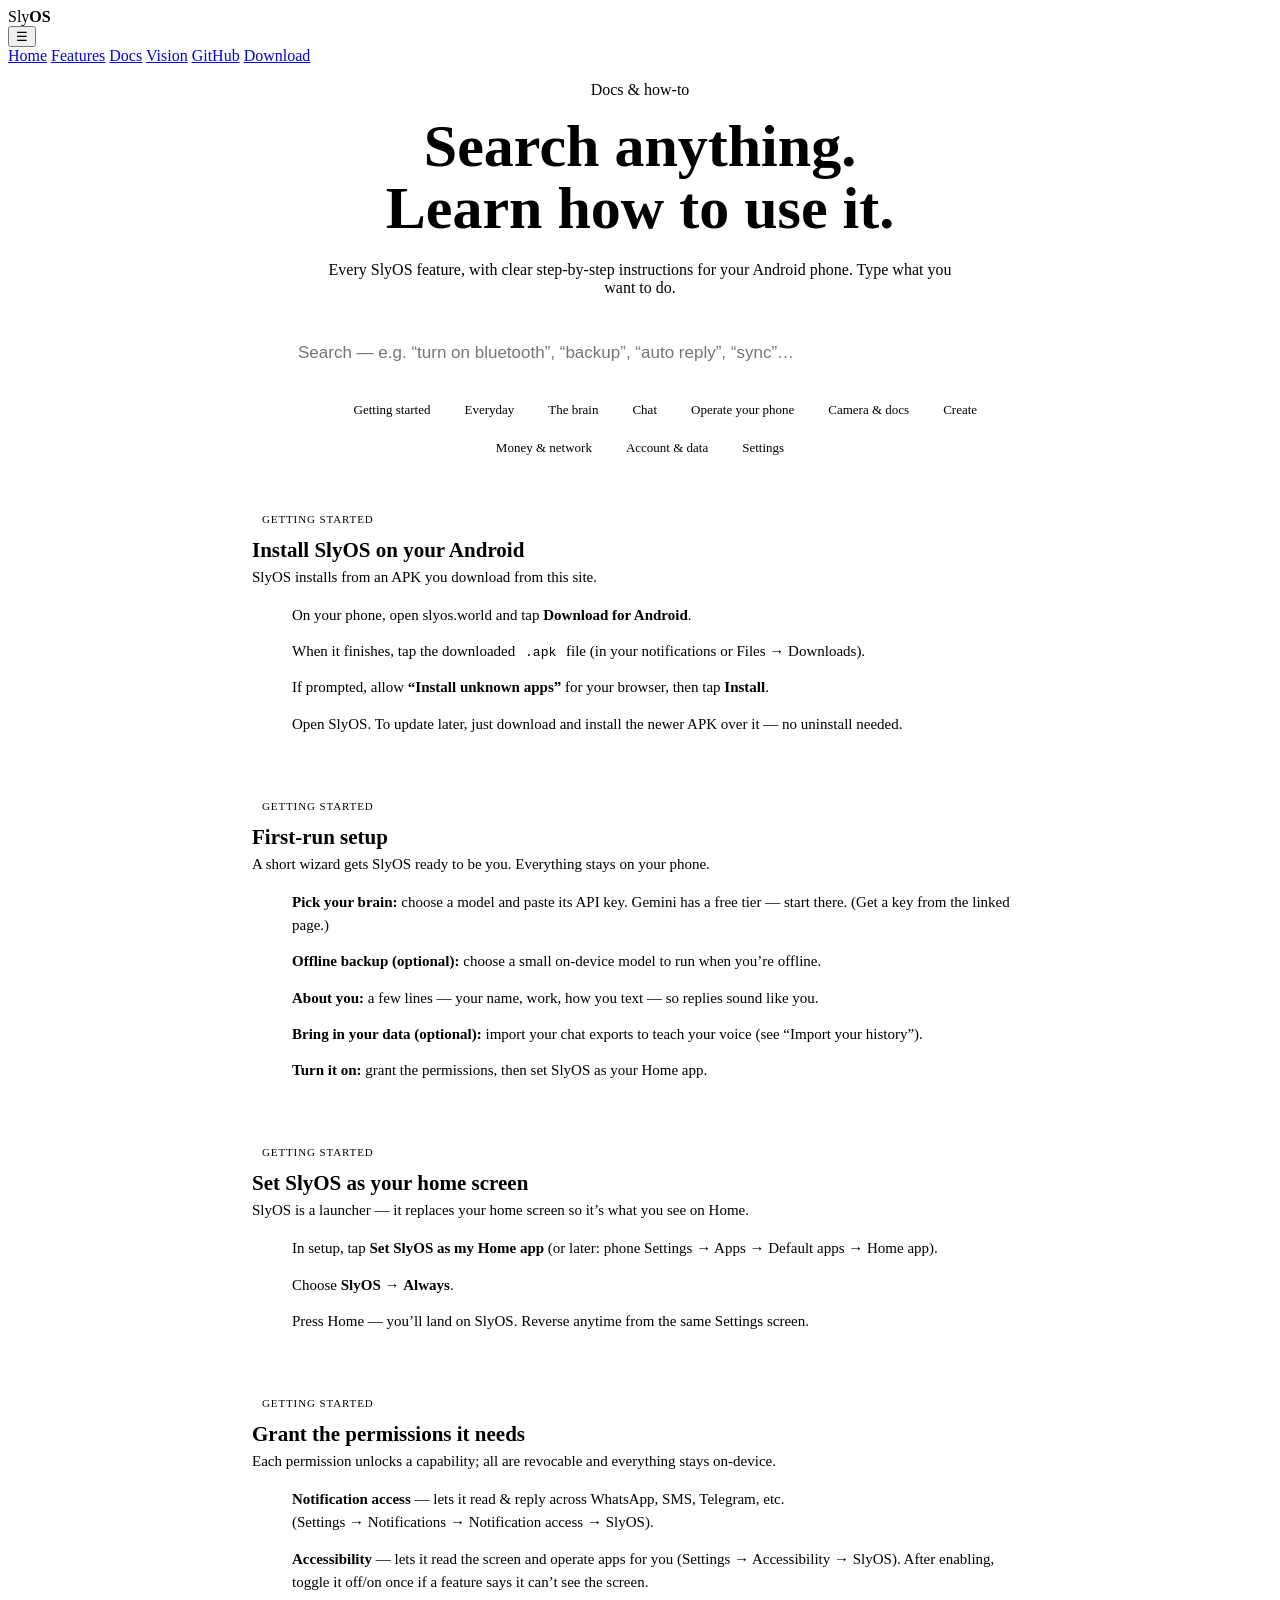
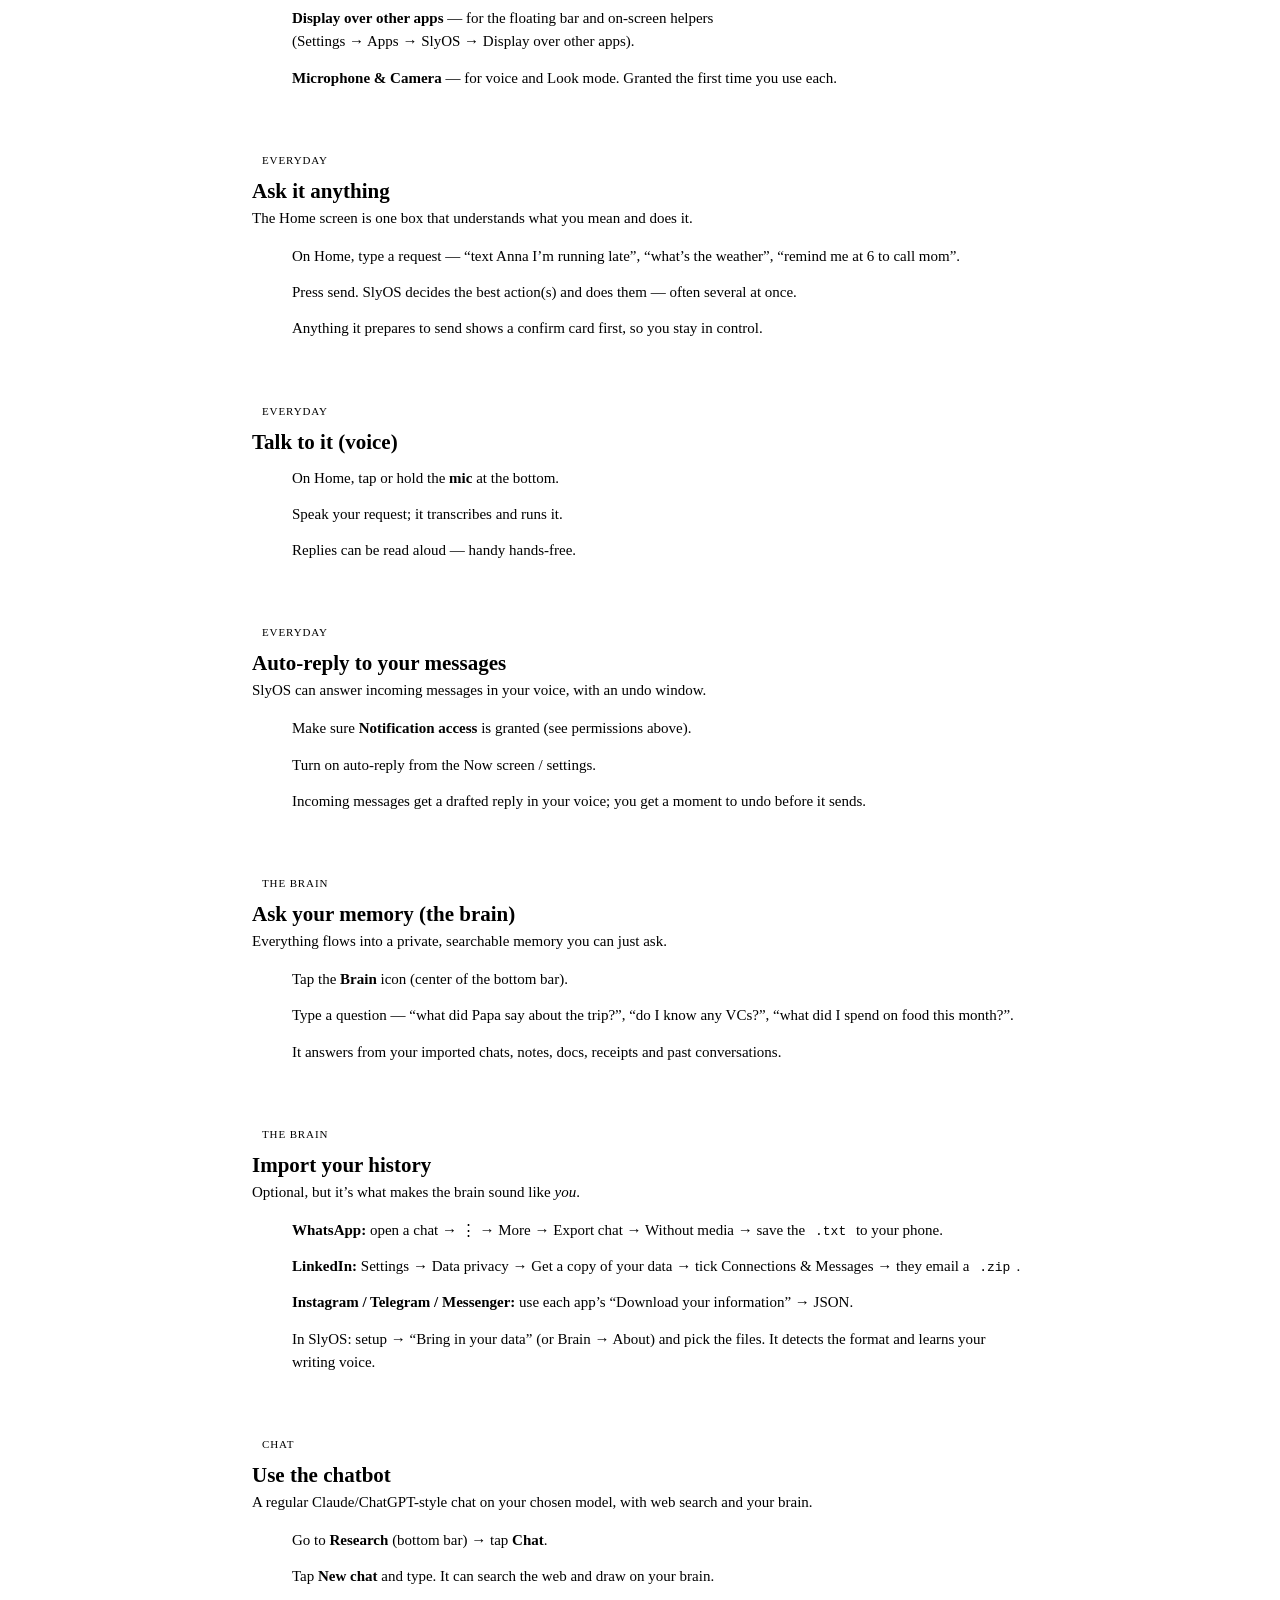
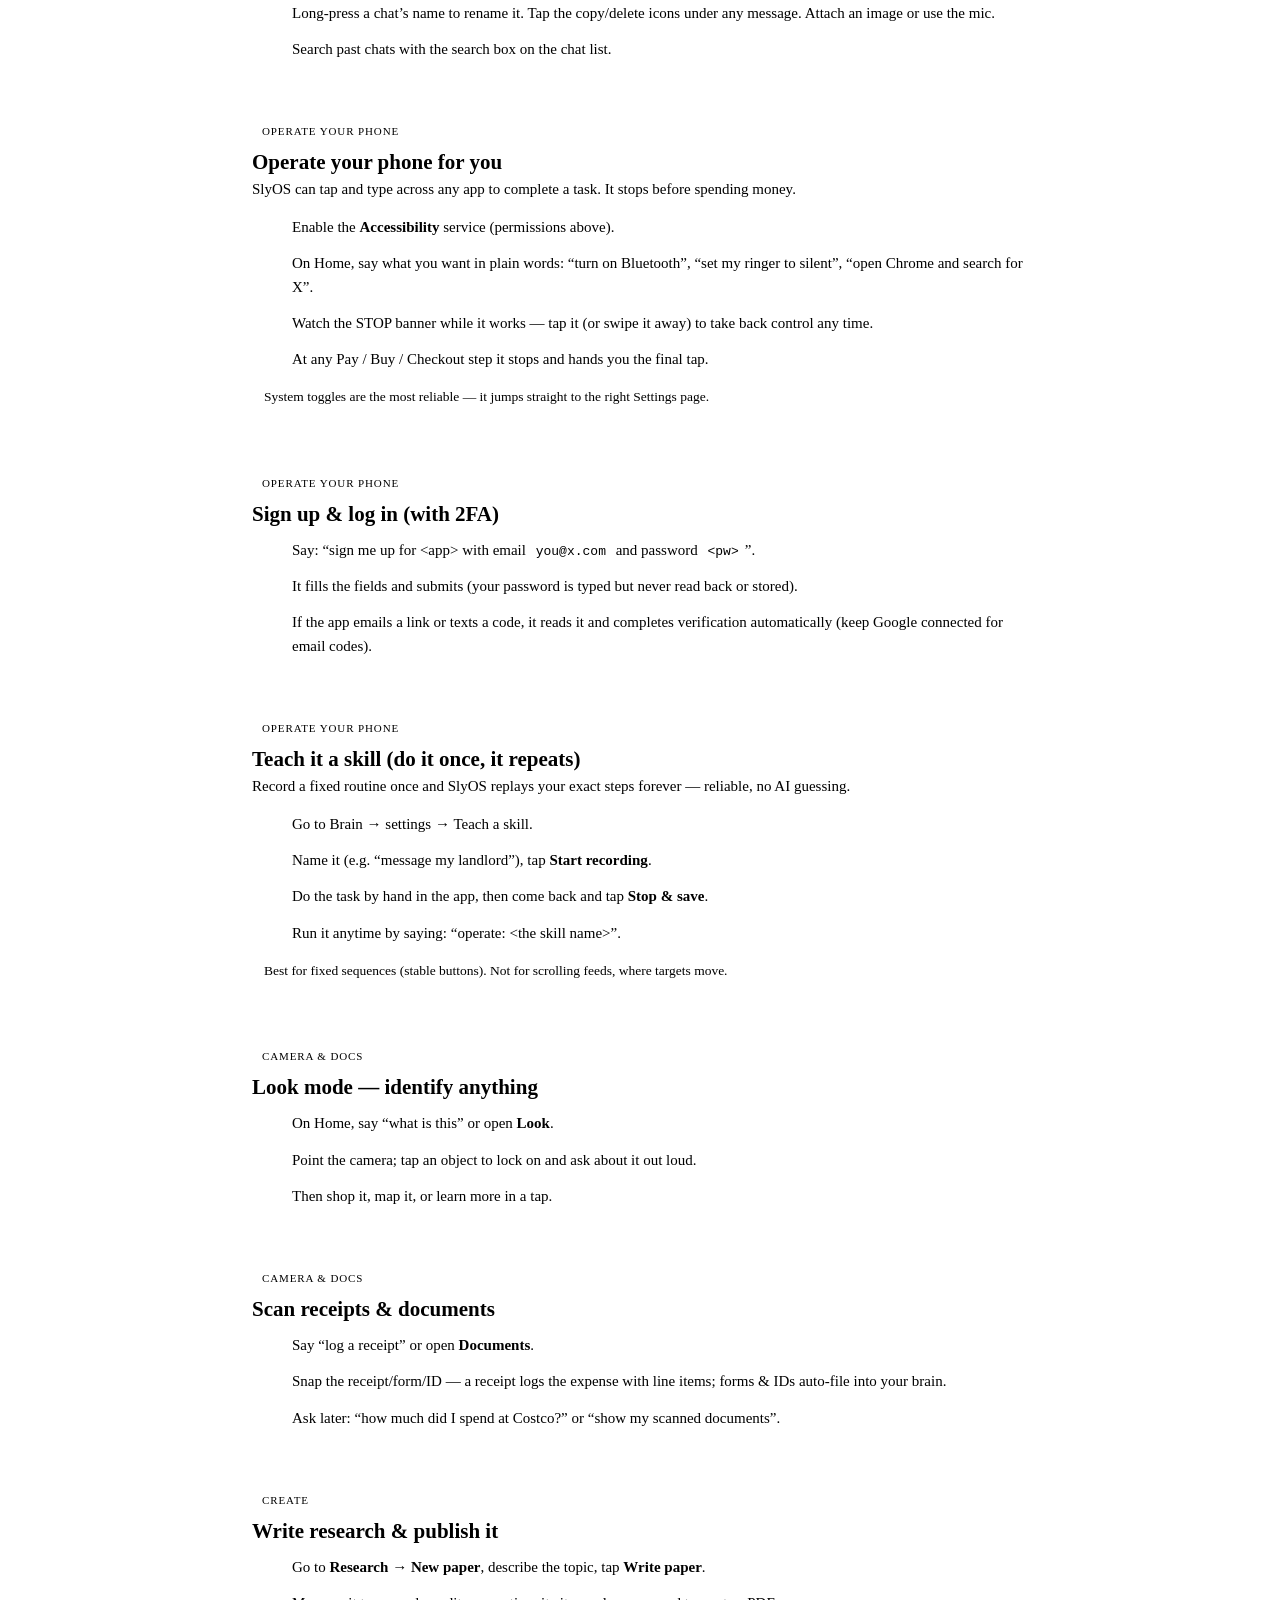
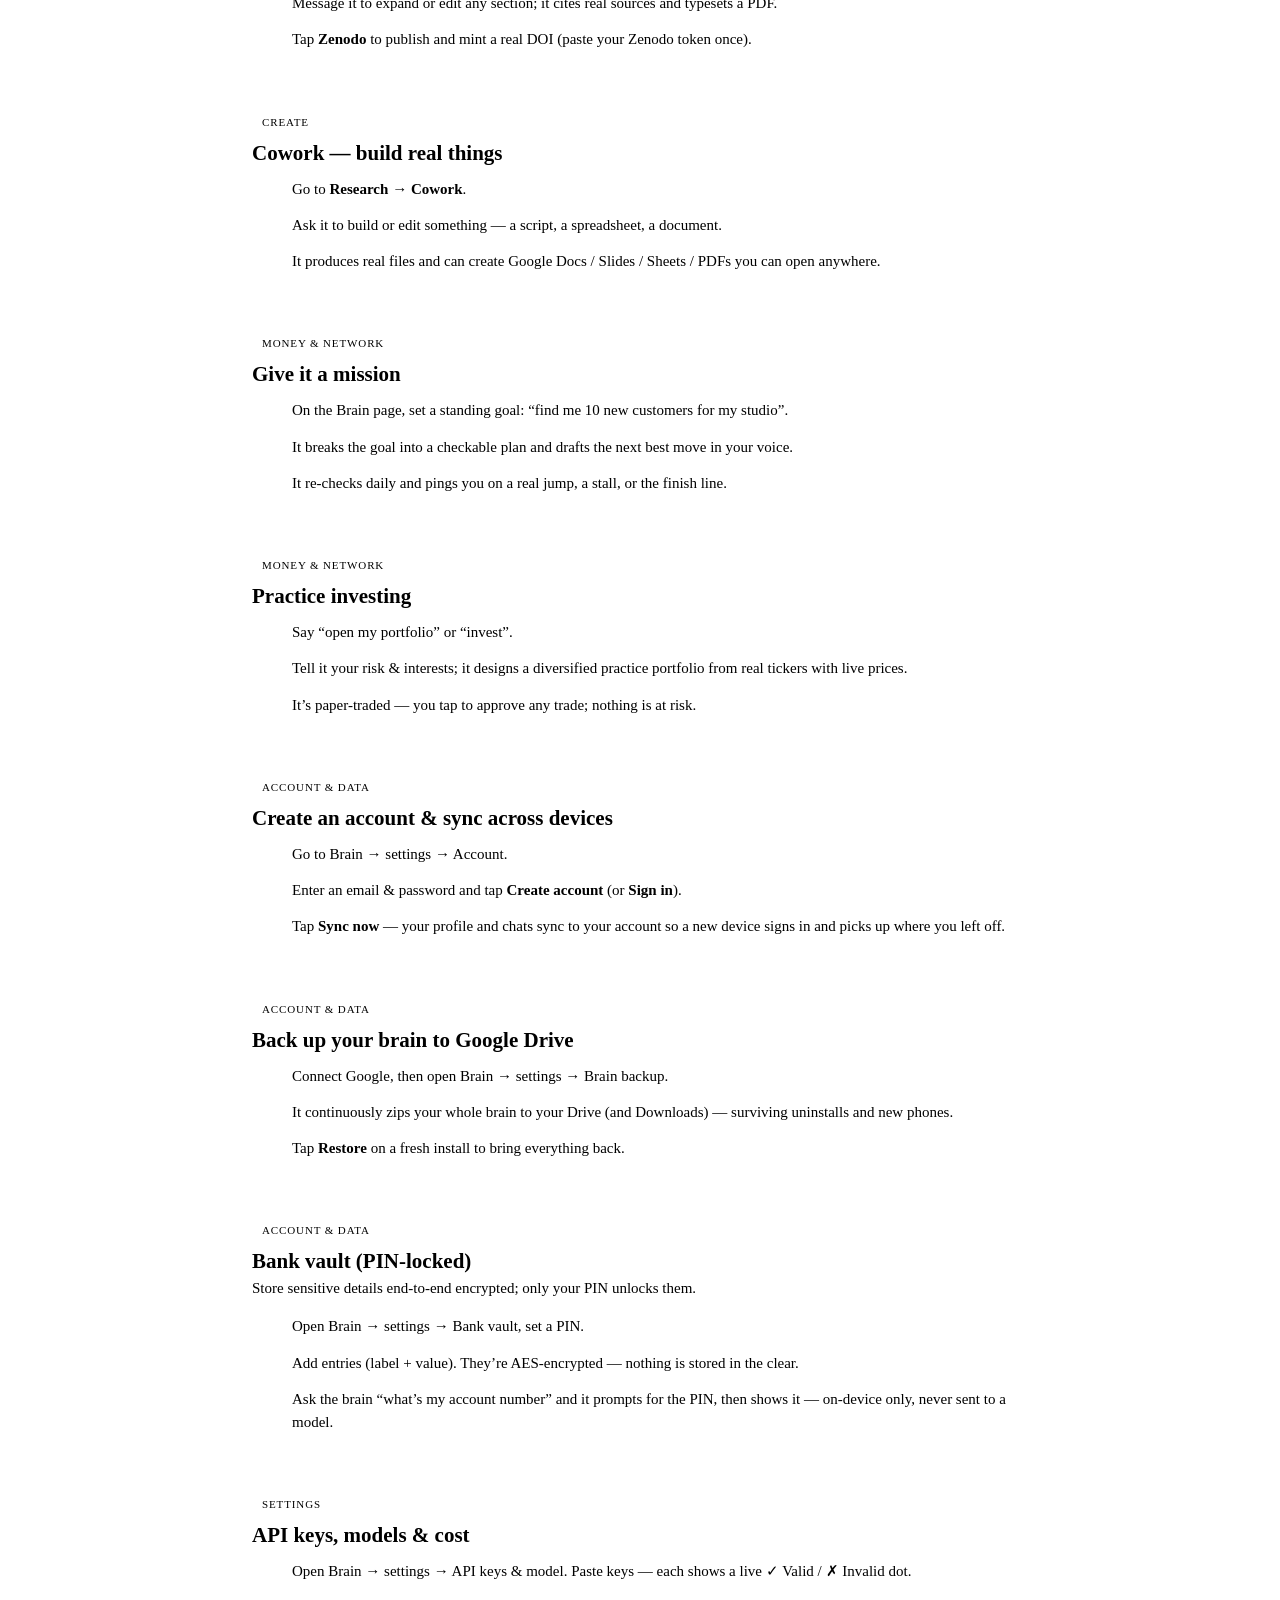
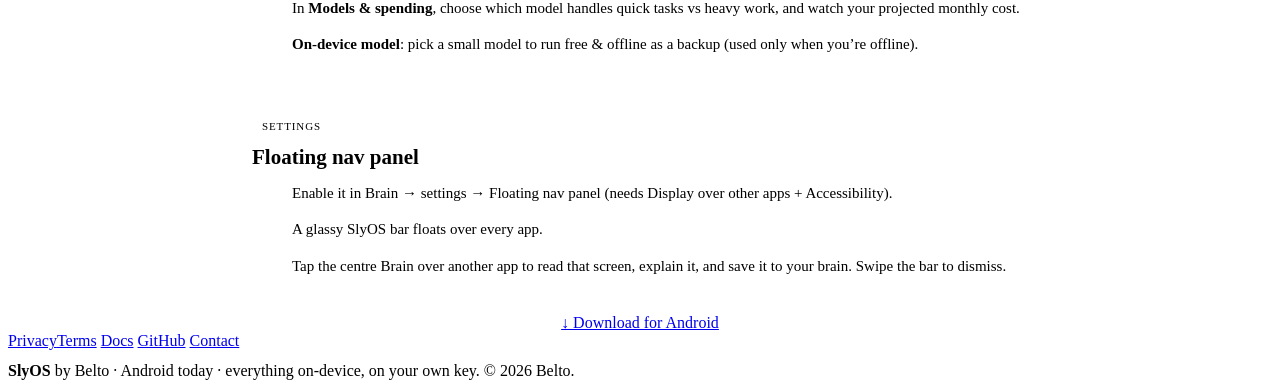
==== docs/docs.html @ 4555c108 "feat: gate Chess Coach behind local ENABLE_CHESS flag (never in public builds); add searchable docs " ====
<!DOCTYPE html>
<html lang="en">
<head>
<meta charset="UTF-8">
<meta name="viewport" content="width=device-width, initial-scale=1">
<title>SlyOS — Docs &amp; How-to</title>
<meta name="description" content="Searchable SlyOS documentation: step-by-step guides for every feature on your Android phone — setup, messaging, the brain, operating your phone, research, Cowork, account sync and more.">
<meta property="og:type" content="website">
<meta property="og:title" content="SlyOS — Docs">
<meta property="og:description" content="Search any feature and learn exactly how to use it, step by step, on your Android.">
<meta property="og:url" content="https://slyos.world/docs.html">
<meta property="og:image" content="https://slyos.world/og.png">
<meta name="theme-color" content="#15120E">
<script>if (matchMedia('(prefers-reduced-motion: no-preference)').matches) document.documentElement.classList.add('anim');</script>
<link rel="icon" type="image/svg+xml" href="/favicon.svg">
<link rel="icon" type="image/png" sizes="32x32" href="/favicon-32.png">
<link rel="apple-touch-icon" href="/apple-touch-icon.png">
<link rel="preconnect" href="https://fonts.googleapis.com">
<link rel="preconnect" href="https://fonts.gstatic.com" crossorigin>
<link href="https://fonts.googleapis.com/css2?family=Cormorant:ital,wght@0,400;1,300;1,400;1,500&display=swap" rel="stylesheet">
<link rel="stylesheet" href="/style.css">
<style>
  .docsearch{position:sticky;top:12px;z-index:20;max-width:720px;margin:0 auto}
  .docsearch input{width:100%;box-sizing:border-box;background:var(--card);border:1px solid var(--line);color:var(--ink);
    font-size:17px;padding:16px 18px;border-radius:16px;outline:none}
  .docsearch input:focus{border-color:var(--accent)}
  .chips{display:flex;flex-wrap:wrap;gap:8px;justify-content:center;max-width:820px;margin:16px auto 0}
  .chip{font-size:13px;color:var(--soft);border:1px solid var(--line);border-radius:999px;padding:7px 13px;cursor:pointer;user-select:none}
  .chip.active{background:var(--accent);color:#fff;border-color:var(--accent)}
  .doclist{max-width:820px;margin:26px auto 0;display:flex;flex-direction:column;gap:14px}
  .doc{background:var(--card);border:1px solid var(--line);border-radius:18px;padding:20px 22px}
  .doc .doctag{display:inline-block;font-size:11px;letter-spacing:.08em;text-transform:uppercase;color:var(--accent);
    border:1px solid var(--line);border-radius:999px;padding:3px 10px;margin-bottom:10px}
  .doc h3{margin:0 0 6px;font-size:21px}
  .doc p.d{color:var(--soft);margin:0 0 12px;font-size:15px}
  .steps{margin:0;padding:0;list-style:none;counter-reset:s}
  .steps li{counter-increment:s;position:relative;padding:6px 0 6px 40px;color:var(--ink);font-size:15px;line-height:1.55}
  .steps li::before{content:counter(s);position:absolute;left:0;top:5px;width:26px;height:26px;border-radius:50%;
    background:var(--accent);color:#fff;font-size:13px;font-weight:700;display:flex;align-items:center;justify-content:center}
  .steps li + li{border-top:1px solid rgba(255,255,255,.05)}
  .doc code{background:rgba(255,255,255,.06);border-radius:6px;padding:1px 6px;font-size:13px}
  .doc .tip{margin-top:12px;font-size:13.5px;color:var(--faint);border-left:2px solid var(--accent);padding-left:12px}
  .noresult{text-align:center;color:var(--faint);margin:30px auto}
  .path{color:var(--accent);white-space:nowrap}
</style>
</head>
<body>
<div class="wrap">

  <nav>
    <div class="logo"><a href="/" style="color:inherit;text-decoration:none">Sly<b>OS</b></a></div>
    <button class="navtoggle" aria-label="Menu" onclick="this.parentNode.querySelector('.navlinks').classList.toggle('open')">☰</button>
    <div class="navlinks" onclick="this.classList.remove('open')">
      <a href="/">Home</a>
      <a href="/features.html">Features</a>
      <a href="/docs.html">Docs</a>
      <a href="/vision.html">Vision</a>
      <a href="https://github.com/BeltoAI/Ai_Operating_System">GitHub</a>
      <a href="/#get" class="navdl">Download</a>
    </div>
  </nav>

  <section style="padding-bottom:8px;text-align:center">
    <p class="eyebrow">Docs &amp; how-to</p>
    <h1 style="font-size:clamp(34px,6vw,60px);line-height:1.04;margin:.1em 0 .35em">Search anything.<br>Learn how to use it.</h1>
    <p class="muted" style="max-width:640px;margin:0 auto 22px">Every SlyOS feature, with clear step-by-step instructions for your Android phone. Type what you want to do.</p>
  </section>

  <div class="docsearch"><input id="q" type="search" placeholder="Search — e.g. “turn on bluetooth”, “backup”, “auto reply”, “sync”…" autocomplete="off"></div>
  <div class="chips" id="chips"></div>
  <div class="noresult" id="noresult" hidden>No matches. Try another word, or <a href="mailto:support@belto.world">ask support</a>.</div>

  <div class="doclist" id="list">

    <!-- GETTING STARTED -->
    <article class="doc" data-cat="Getting started" data-keys="install download apk unknown sources sideload update">
      <div class="doctag">Getting started</div>
      <h3>Install SlyOS on your Android</h3>
      <p class="d">SlyOS installs from an APK you download from this site.</p>
      <ol class="steps">
        <li>On your phone, open <span class="path">slyos.world</span> and tap <b>Download for Android</b>.</li>
        <li>When it finishes, tap the downloaded <code>.apk</code> file (in your notifications or Files → Downloads).</li>
        <li>If prompted, allow <b>“Install unknown apps”</b> for your browser, then tap <b>Install</b>.</li>
        <li>Open SlyOS. To update later, just download and install the newer APK over it — no uninstall needed.</li>
      </ol>
    </article>

    <article class="doc" data-cat="Getting started" data-keys="setup wizard first run onboarding key model gemini claude openai about permissions">
      <div class="doctag">Getting started</div>
      <h3>First-run setup</h3>
      <p class="d">A short wizard gets SlyOS ready to be you. Everything stays on your phone.</p>
      <ol class="steps">
        <li><b>Pick your brain:</b> choose a model and paste its API key. Gemini has a free tier — start there. (Get a key from the linked page.)</li>
        <li><b>Offline backup (optional):</b> choose a small on-device model to run when you’re offline.</li>
        <li><b>About you:</b> a few lines — your name, work, how you text — so replies sound like you.</li>
        <li><b>Bring in your data (optional):</b> import your chat exports to teach your voice (see “Import your history”).</li>
        <li><b>Turn it on:</b> grant the permissions, then set SlyOS as your Home app.</li>
      </ol>
    </article>

    <article class="doc" data-cat="Getting started" data-keys="home launcher default app replace home screen">
      <div class="doctag">Getting started</div>
      <h3>Set SlyOS as your home screen</h3>
      <p class="d">SlyOS is a launcher — it replaces your home screen so it’s what you see on Home.</p>
      <ol class="steps">
        <li>In setup, tap <b>Set SlyOS as my Home app</b> (or later: phone <span class="path">Settings → Apps → Default apps → Home app</span>).</li>
        <li>Choose <b>SlyOS</b> → <b>Always</b>.</li>
        <li>Press Home — you’ll land on SlyOS. Reverse anytime from the same Settings screen.</li>
      </ol>
    </article>

    <article class="doc" data-cat="Getting started" data-keys="permissions accessibility notifications overlay display over other apps microphone camera">
      <div class="doctag">Getting started</div>
      <h3>Grant the permissions it needs</h3>
      <p class="d">Each permission unlocks a capability; all are revocable and everything stays on-device.</p>
      <ol class="steps">
        <li><b>Notification access</b> — lets it read &amp; reply across WhatsApp, SMS, Telegram, etc. (<span class="path">Settings → Notifications → Notification access → SlyOS</span>).</li>
        <li><b>Accessibility</b> — lets it read the screen and operate apps for you (<span class="path">Settings → Accessibility → SlyOS</span>). After enabling, toggle it off/on once if a feature says it can’t see the screen.</li>
        <li><b>Display over other apps</b> — for the floating bar and on-screen helpers (<span class="path">Settings → Apps → SlyOS → Display over other apps</span>).</li>
        <li><b>Microphone &amp; Camera</b> — for voice and Look mode. Granted the first time you use each.</li>
      </ol>
    </article>

    <!-- EVERYDAY -->
    <article class="doc" data-cat="Everyday" data-keys="ask prompt home type talk command do anything">
      <div class="doctag">Everyday</div>
      <h3>Ask it anything</h3>
      <p class="d">The Home screen is one box that understands what you mean and does it.</p>
      <ol class="steps">
        <li>On Home, type a request — “text Anna I’m running late”, “what’s the weather”, “remind me at 6 to call mom”.</li>
        <li>Press send. SlyOS decides the best action(s) and does them — often several at once.</li>
        <li>Anything it prepares to send shows a confirm card first, so you stay in control.</li>
      </ol>
    </article>

    <article class="doc" data-cat="Everyday" data-keys="voice talk speak microphone hold to speak dictate">
      <div class="doctag">Everyday</div>
      <h3>Talk to it (voice)</h3>
      <ol class="steps">
        <li>On Home, tap or hold the <b>mic</b> at the bottom.</li>
        <li>Speak your request; it transcribes and runs it.</li>
        <li>Replies can be read aloud — handy hands-free.</li>
      </ol>
    </article>

    <article class="doc" data-cat="Everyday" data-keys="auto reply messages whatsapp sms voice inbox answer automatically">
      <div class="doctag">Everyday</div>
      <h3>Auto-reply to your messages</h3>
      <p class="d">SlyOS can answer incoming messages in your voice, with an undo window.</p>
      <ol class="steps">
        <li>Make sure <b>Notification access</b> is granted (see permissions above).</li>
        <li>Turn on auto-reply from the Now screen / settings.</li>
        <li>Incoming messages get a drafted reply in your voice; you get a moment to undo before it sends.</li>
      </ol>
    </article>

    <!-- THE BRAIN -->
    <article class="doc" data-cat="The brain" data-keys="memory brain ask recall remember people what did say search my life">
      <div class="doctag">The brain</div>
      <h3>Ask your memory (the brain)</h3>
      <p class="d">Everything flows into a private, searchable memory you can just ask.</p>
      <ol class="steps">
        <li>Tap the <b>Brain</b> icon (center of the bottom bar).</li>
        <li>Type a question — “what did Papa say about the trip?”, “do I know any VCs?”, “what did I spend on food this month?”.</li>
        <li>It answers from your imported chats, notes, docs, receipts and past conversations.</li>
      </ol>
    </article>

    <article class="doc" data-cat="The brain" data-keys="import chats history whatsapp linkedin instagram telegram export voice learning">
      <div class="doctag">The brain</div>
      <h3>Import your history</h3>
      <p class="d">Optional, but it’s what makes the brain sound like <em>you</em>.</p>
      <ol class="steps">
        <li><b>WhatsApp:</b> open a chat → ⋮ → <span class="path">More → Export chat → Without media</span> → save the <code>.txt</code> to your phone.</li>
        <li><b>LinkedIn:</b> <span class="path">Settings → Data privacy → Get a copy of your data</span> → tick Connections &amp; Messages → they email a <code>.zip</code>.</li>
        <li><b>Instagram / Telegram / Messenger:</b> use each app’s “Download your information” → JSON.</li>
        <li>In SlyOS: <span class="path">setup → “Bring in your data”</span> (or <span class="path">Brain → About</span>) and pick the files. It detects the format and learns your writing voice.</li>
      </ol>
    </article>

    <!-- CHAT -->
    <article class="doc" data-cat="Chat" data-keys="chatbot chat gpt claude conversation research tab classical chat">
      <div class="doctag">Chat</div>
      <h3>Use the chatbot</h3>
      <p class="d">A regular Claude/ChatGPT-style chat on your chosen model, with web search and your brain.</p>
      <ol class="steps">
        <li>Go to <b>Research</b> (bottom bar) → tap <b>Chat</b>.</li>
        <li>Tap <b>New chat</b> and type. It can search the web and draw on your brain.</li>
        <li>Long-press a chat’s name to rename it. Tap the copy/delete icons under any message. Attach an image or use the mic.</li>
        <li>Search past chats with the search box on the chat list.</li>
      </ol>
    </article>

    <!-- OPERATE -->
    <article class="doc" data-cat="Operate your phone" data-keys="operate control phone bluetooth wifi settings toggle do it for me automation accessibility">
      <div class="doctag">Operate your phone</div>
      <h3>Operate your phone for you</h3>
      <p class="d">SlyOS can tap and type across any app to complete a task. It stops before spending money.</p>
      <ol class="steps">
        <li>Enable the <b>Accessibility</b> service (permissions above).</li>
        <li>On Home, say what you want in plain words: “turn on Bluetooth”, “set my ringer to silent”, “open Chrome and search for X”.</li>
        <li>Watch the STOP banner while it works — tap it (or swipe it away) to take back control any time.</li>
        <li>At any Pay / Buy / Checkout step it stops and hands you the final tap.</li>
      </ol>
      <p class="tip">System toggles are the most reliable — it jumps straight to the right Settings page.</p>
    </article>

    <article class="doc" data-cat="Operate your phone" data-keys="sign up register login account 2fa verification code email otp create account app">
      <div class="doctag">Operate your phone</div>
      <h3>Sign up &amp; log in (with 2FA)</h3>
      <ol class="steps">
        <li>Say: “sign me up for &lt;app&gt; with email <code>you@x.com</code> and password <code>&lt;pw&gt;</code>”.</li>
        <li>It fills the fields and submits (your password is typed but never read back or stored).</li>
        <li>If the app emails a link or texts a code, it reads it and completes verification automatically (keep Google connected for email codes).</li>
      </ol>
    </article>

    <article class="doc" data-cat="Operate your phone" data-keys="teach skill reflex record replay repeat routine demonstration macro">
      <div class="doctag">Operate your phone</div>
      <h3>Teach it a skill (do it once, it repeats)</h3>
      <p class="d">Record a fixed routine once and SlyOS replays your exact steps forever — reliable, no AI guessing.</p>
      <ol class="steps">
        <li>Go to <span class="path">Brain → settings → Teach a skill</span>.</li>
        <li>Name it (e.g. “message my landlord”), tap <b>Start recording</b>.</li>
        <li>Do the task by hand in the app, then come back and tap <b>Stop &amp; save</b>.</li>
        <li>Run it anytime by saying: “operate: &lt;the skill name&gt;”.</li>
      </ol>
      <p class="tip">Best for fixed sequences (stable buttons). Not for scrolling feeds, where targets move.</p>
    </article>

    <!-- CAMERA -->
    <article class="doc" data-cat="Camera &amp; docs" data-keys="look camera identify object what is this plant building shoe scan vision">
      <div class="doctag">Camera &amp; docs</div>
      <h3>Look mode — identify anything</h3>
      <ol class="steps">
        <li>On Home, say “what is this” or open <b>Look</b>.</li>
        <li>Point the camera; tap an object to lock on and ask about it out loud.</li>
        <li>Then shop it, map it, or learn more in a tap.</li>
      </ol>
    </article>

    <article class="doc" data-cat="Camera &amp; docs" data-keys="scan receipt document invoice expense ocr file id form">
      <div class="doctag">Camera &amp; docs</div>
      <h3>Scan receipts &amp; documents</h3>
      <ol class="steps">
        <li>Say “log a receipt” or open <b>Documents</b>.</li>
        <li>Snap the receipt/form/ID — a receipt logs the expense with line items; forms &amp; IDs auto-file into your brain.</li>
        <li>Ask later: “how much did I spend at Costco?” or “show my scanned documents”.</li>
      </ol>
    </article>

    <!-- CREATE -->
    <article class="doc" data-cat="Create" data-keys="research paper write publish zenodo doi essay report cited sources pdf">
      <div class="doctag">Create</div>
      <h3>Write research &amp; publish it</h3>
      <ol class="steps">
        <li>Go to <b>Research</b> → <b>New paper</b>, describe the topic, tap <b>Write paper</b>.</li>
        <li>Message it to expand or edit any section; it cites real sources and typesets a PDF.</li>
        <li>Tap <b>Zenodo</b> to publish and mint a real DOI (paste your Zenodo token once).</li>
      </ol>
    </article>

    <article class="doc" data-cat="Create" data-keys="cowork build files apps code docs slides sheets pdf google create">
      <div class="doctag">Create</div>
      <h3>Cowork — build real things</h3>
      <ol class="steps">
        <li>Go to <b>Research</b> → <b>Cowork</b>.</li>
        <li>Ask it to build or edit something — a script, a spreadsheet, a document.</li>
        <li>It produces real files and can create Google Docs / Slides / Sheets / PDFs you can open anywhere.</li>
      </ol>
    </article>

    <!-- MONEY & NETWORK -->
    <article class="doc" data-cat="Money &amp; network" data-keys="mission goal find customers leads grow followers plan autonomous">
      <div class="doctag">Money &amp; network</div>
      <h3>Give it a mission</h3>
      <ol class="steps">
        <li>On the Brain page, set a standing goal: “find me 10 new customers for my studio”.</li>
        <li>It breaks the goal into a checkable plan and drafts the next best move in your voice.</li>
        <li>It re-checks daily and pings you on a real jump, a stall, or the finish line.</li>
      </ol>
    </article>

    <article class="doc" data-cat="Money &amp; network" data-keys="invest portfolio practice stocks paper trading money">
      <div class="doctag">Money &amp; network</div>
      <h3>Practice investing</h3>
      <ol class="steps">
        <li>Say “open my portfolio” or “invest”.</li>
        <li>Tell it your risk &amp; interests; it designs a diversified practice portfolio from real tickers with live prices.</li>
        <li>It’s paper-traded — you tap to approve any trade; nothing is at risk.</li>
      </ol>
    </article>

    <!-- ACCOUNT & DATA -->
    <article class="doc" data-cat="Account &amp; data" data-keys="account sign in sync devices cross device supabase login create account">
      <div class="doctag">Account &amp; data</div>
      <h3>Create an account &amp; sync across devices</h3>
      <ol class="steps">
        <li>Go to <span class="path">Brain → settings → Account</span>.</li>
        <li>Enter an email &amp; password and tap <b>Create account</b> (or <b>Sign in</b>).</li>
        <li>Tap <b>Sync now</b> — your profile and chats sync to your account so a new device signs in and picks up where you left off.</li>
      </ol>
    </article>

    <article class="doc" data-cat="Account &amp; data" data-keys="backup brain google drive restore uninstall wipe new phone">
      <div class="doctag">Account &amp; data</div>
      <h3>Back up your brain to Google Drive</h3>
      <ol class="steps">
        <li>Connect Google, then open <span class="path">Brain → settings → Brain backup</span>.</li>
        <li>It continuously zips your whole brain to your Drive (and Downloads) — surviving uninstalls and new phones.</li>
        <li>Tap <b>Restore</b> on a fresh install to bring everything back.</li>
      </ol>
    </article>

    <article class="doc" data-cat="Account &amp; data" data-keys="bank vault pin encrypted sensitive bank account number password lock">
      <div class="doctag">Account &amp; data</div>
      <h3>Bank vault (PIN-locked)</h3>
      <p class="d">Store sensitive details end-to-end encrypted; only your PIN unlocks them.</p>
      <ol class="steps">
        <li>Open <span class="path">Brain → settings → Bank vault</span>, set a PIN.</li>
        <li>Add entries (label + value). They’re AES-encrypted — nothing is stored in the clear.</li>
        <li>Ask the brain “what’s my account number” and it prompts for the PIN, then shows it — on-device only, never sent to a model.</li>
      </ol>
    </article>

    <!-- SETTINGS -->
    <article class="doc" data-cat="Settings" data-keys="api keys models validate valid invalid gemini claude openai routing cost spending on-device offline model">
      <div class="doctag">Settings</div>
      <h3>API keys, models &amp; cost</h3>
      <ol class="steps">
        <li>Open <span class="path">Brain → settings → API keys &amp; model</span>. Paste keys — each shows a live ✓ Valid / ✗ Invalid dot.</li>
        <li>In <b>Models &amp; spending</b>, choose which model handles quick tasks vs heavy work, and watch your projected monthly cost.</li>
        <li><b>On-device model</b>: pick a small model to run free &amp; offline as a backup (used only when you’re offline).</li>
      </ol>
    </article>

    <article class="doc" data-cat="Settings" data-keys="floating nav panel overlay bar read screen brain over apps">
      <div class="doctag">Settings</div>
      <h3>Floating nav panel</h3>
      <ol class="steps">
        <li>Enable it in <span class="path">Brain → settings → Floating nav panel</span> (needs Display over other apps + Accessibility).</li>
        <li>A glassy SlyOS bar floats over every app.</li>
        <li>Tap the centre Brain over another app to read that screen, explain it, and save it to your brain. Swipe the bar to dismiss.</li>
      </ol>
    </article>

  </div>

  <section style="text-align:center;margin-top:10px"><a class="btn" href="/#get">↓ Download for Android</a></section>

  <footer>
    <div style="margin-bottom:12px">
      <a href="/privacy.html">Privacy</a><a href="/terms.html">Terms</a>
      <a href="/docs.html">Docs</a>
      <a href="https://github.com/BeltoAI/Ai_Operating_System">GitHub</a>
      <a href="mailto:support@belto.world">Contact</a>
    </div>
    <strong>SlyOS</strong> by Belto · Android today · everything on-device, on your own key. © 2026 Belto.
  </footer>

</div>

<script>
(function(){
  var q = document.getElementById('q');
  var docs = Array.prototype.slice.call(document.querySelectorAll('.doc'));
  var noresult = document.getElementById('noresult');
  var chipsWrap = document.getElementById('chips');
  var activeCat = '';

  // Build category chips from the docs.
  var cats = [];
  docs.forEach(function(d){ var c = d.getAttribute('data-cat'); if (cats.indexOf(c) < 0) cats.push(c); });
  var allChip = mkChip('All', ''); allChip.classList.add('active'); chipsWrap.appendChild(allChip);
  cats.forEach(function(c){ chipsWrap.appendChild(mkChip(c, c)); });
  function mkChip(label, cat){
    var el = document.createElement('span'); el.className='chip'; el.innerHTML = label;
    el.onclick = function(){
      activeCat = cat;
      Array.prototype.forEach.call(chipsWrap.children, function(ch){ ch.classList.remove('active'); });
      el.classList.add('active'); apply();
    };
    return el;
  }

  function textOf(d){ return (d.getAttribute('data-cat')+' '+d.getAttribute('data-keys')+' '+d.textContent).toLowerCase(); }

  function apply(){
    var term = (q.value||'').trim().toLowerCase();
    var words = term.split(/\s+/).filter(Boolean);
    var shown = 0;
    docs.forEach(function(d){
      var hay = textOf(d);
      var catOk = !activeCat || d.getAttribute('data-cat') === activeCat;
      var wordOk = words.every(function(w){ return hay.indexOf(w) >= 0; });
      var vis = catOk && wordOk;
      d.style.display = vis ? '' : 'none';
      if (vis) shown++;
    });
    noresult.hidden = shown !== 0;
  }
  q.addEventListener('input', apply);
  // Deep link: docs.html?q=bluetooth
  var pre = new URLSearchParams(location.search).get('q');
  if (pre){ q.value = pre; apply(); }
})();
</script>
</body>
</html>
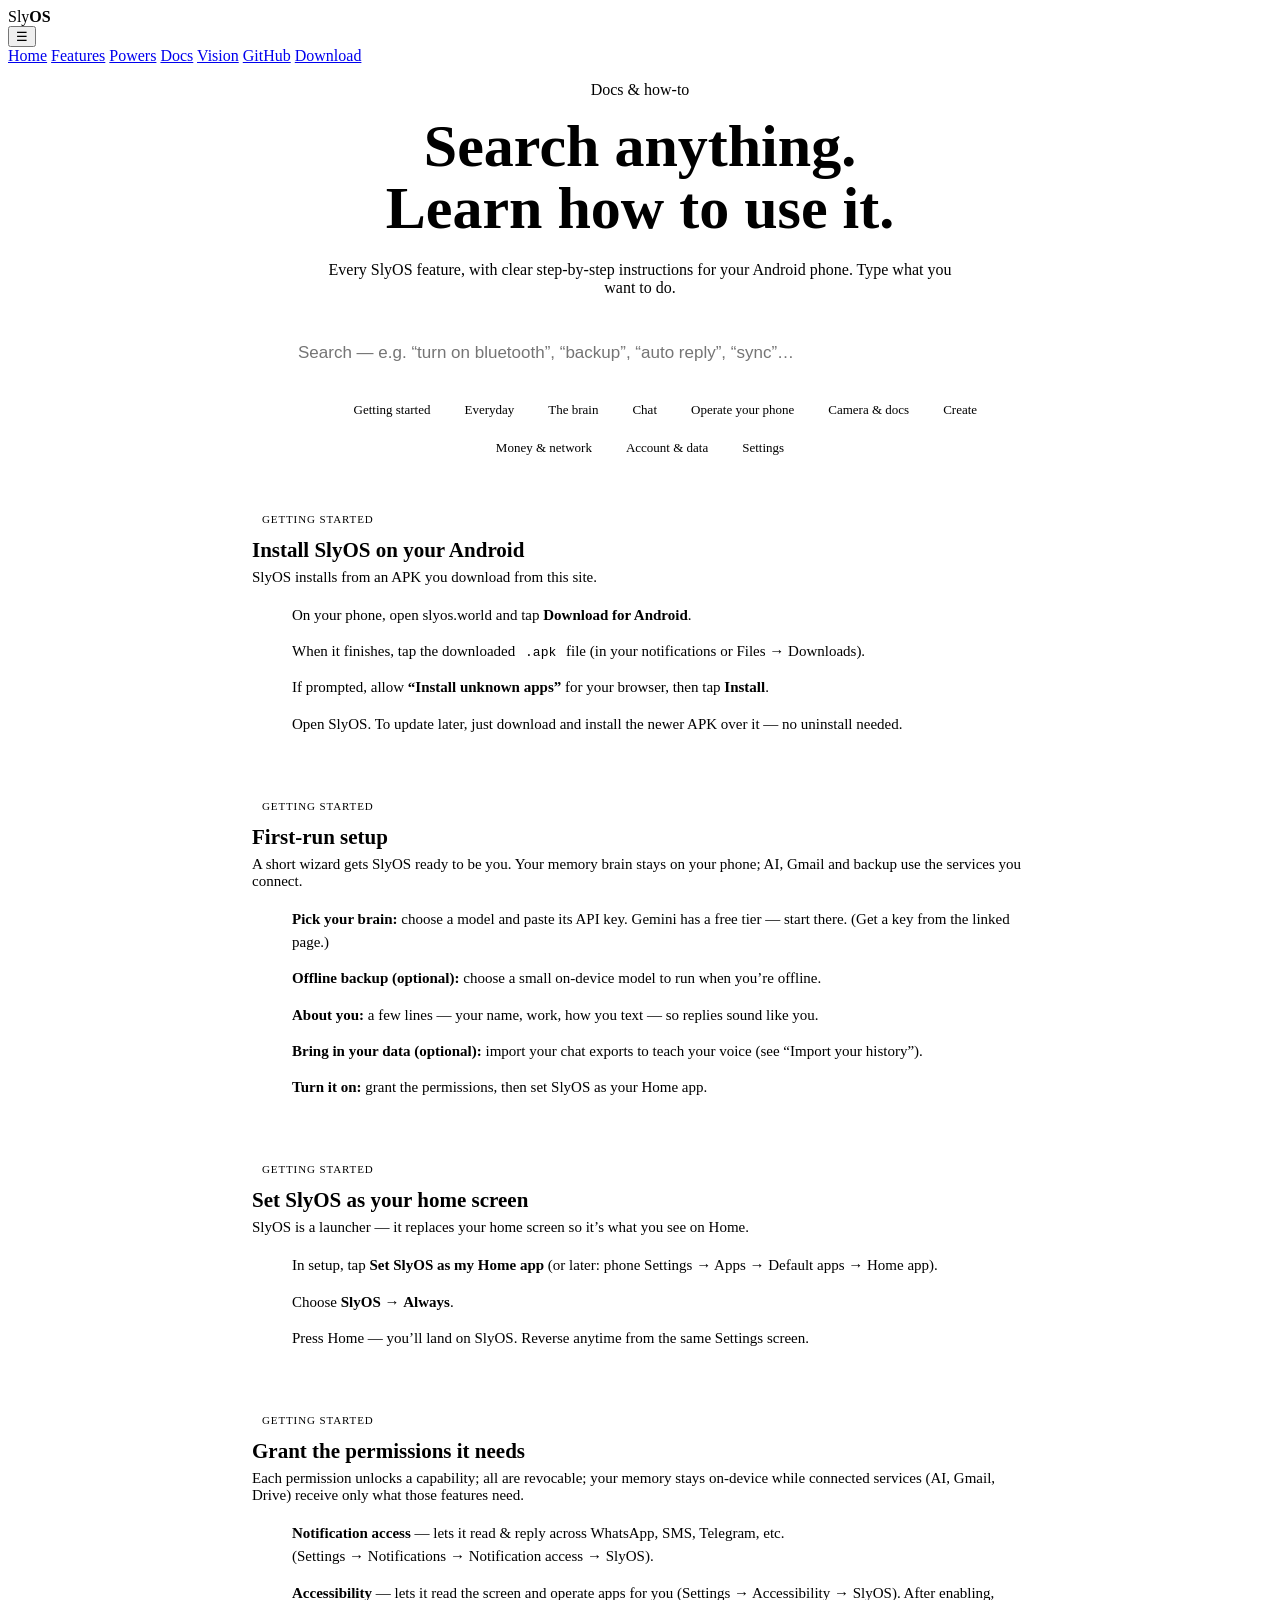
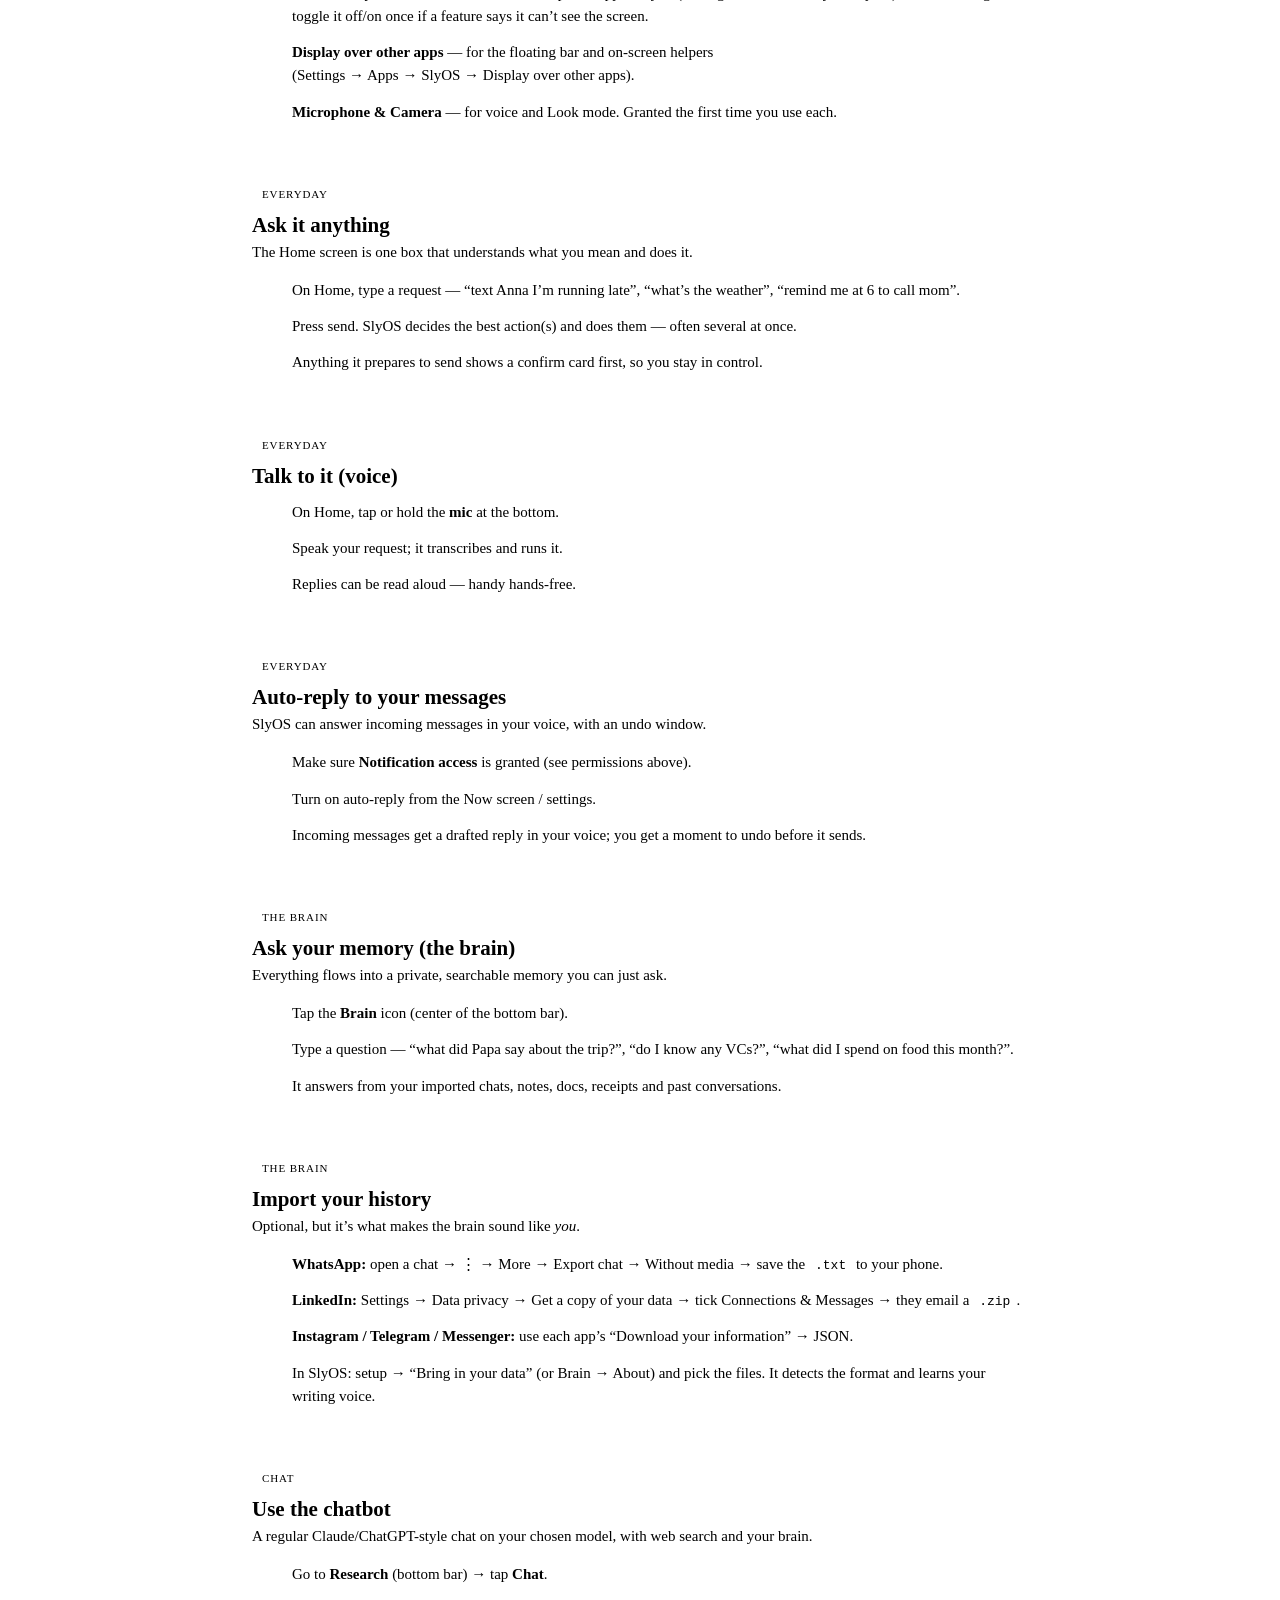
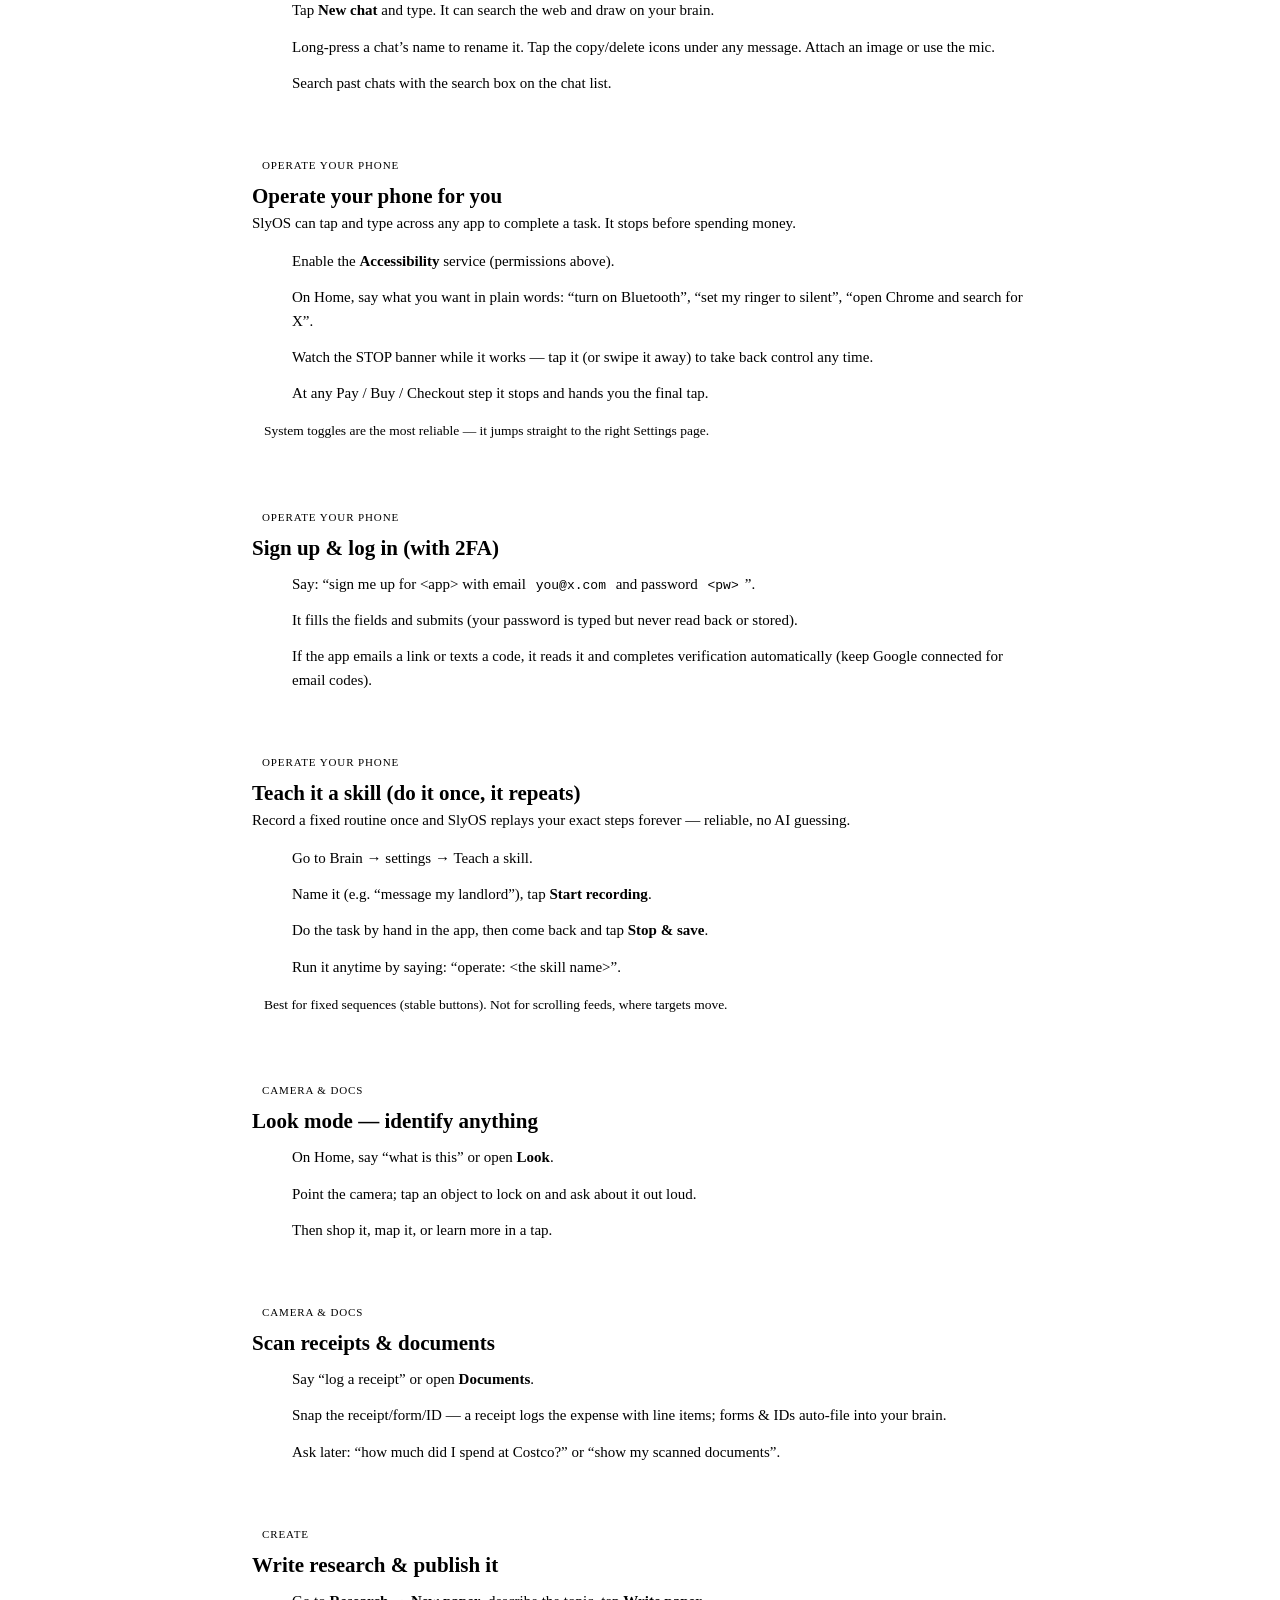
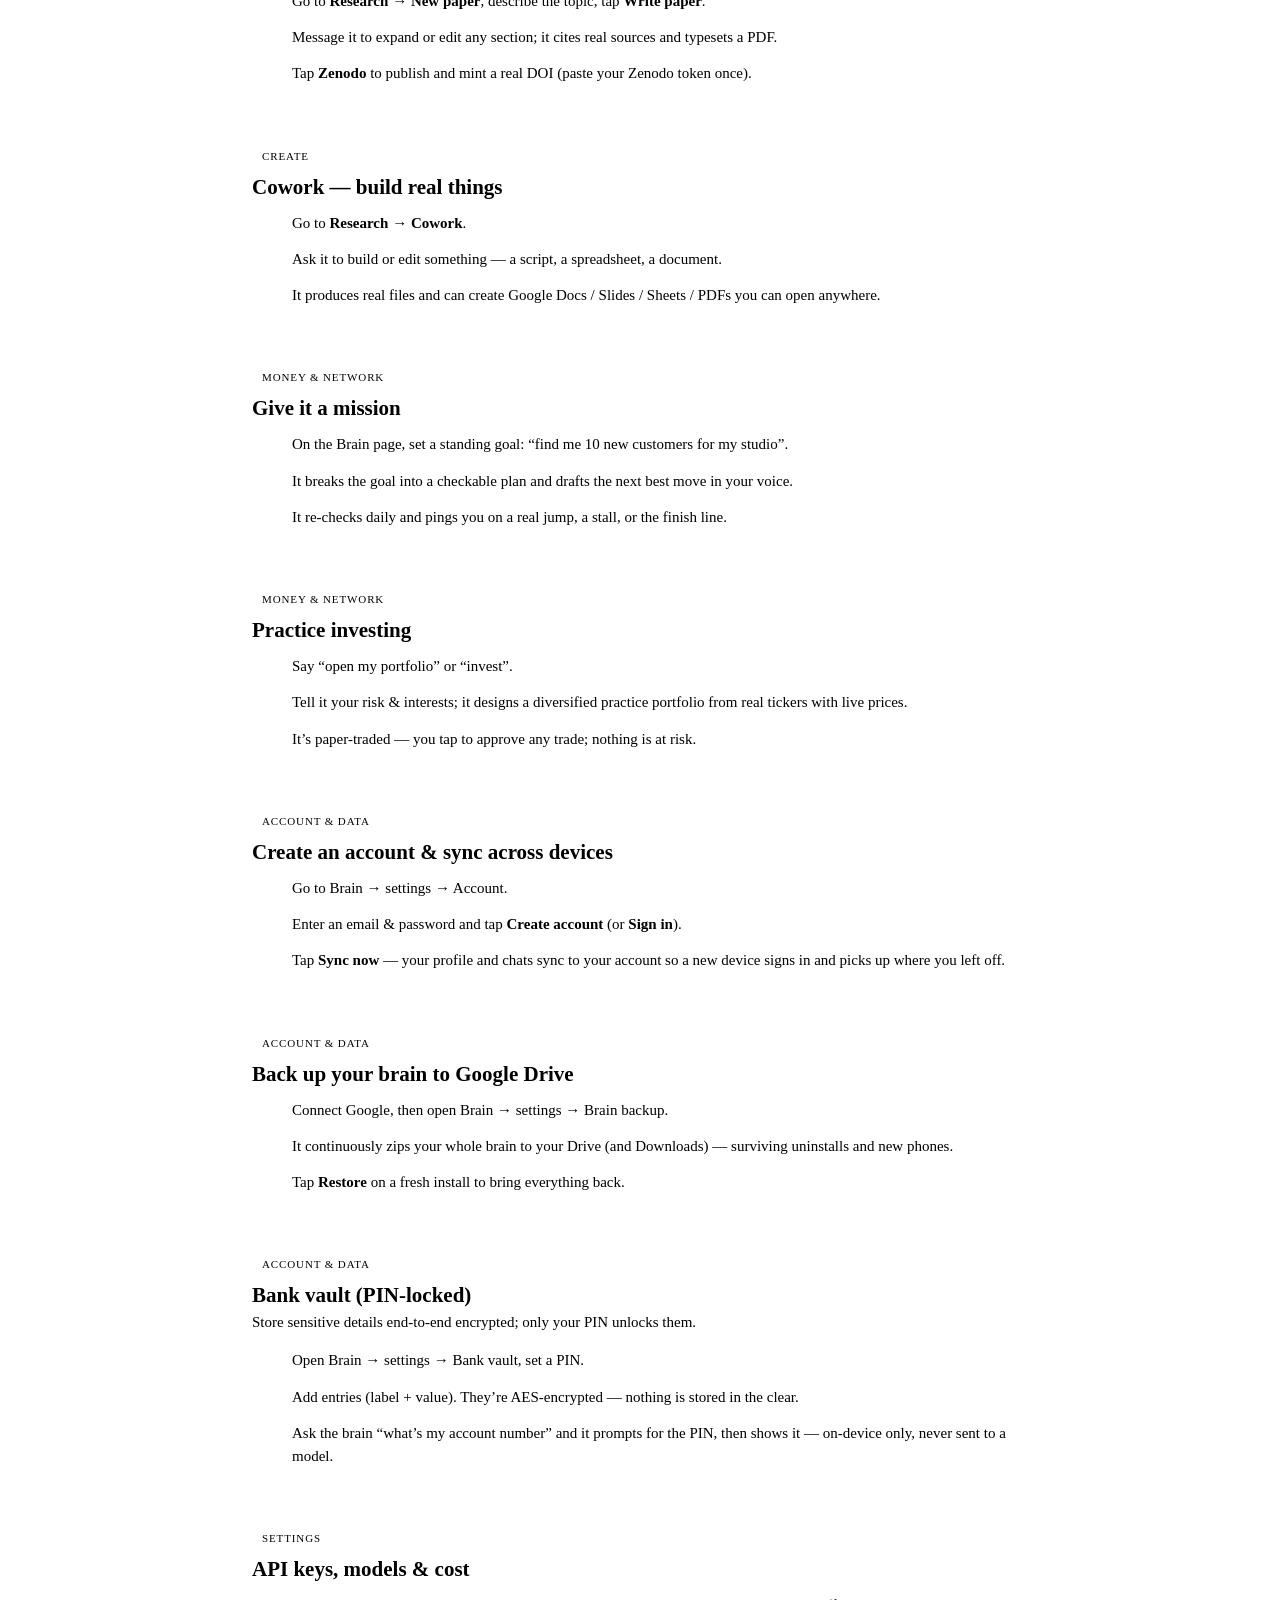
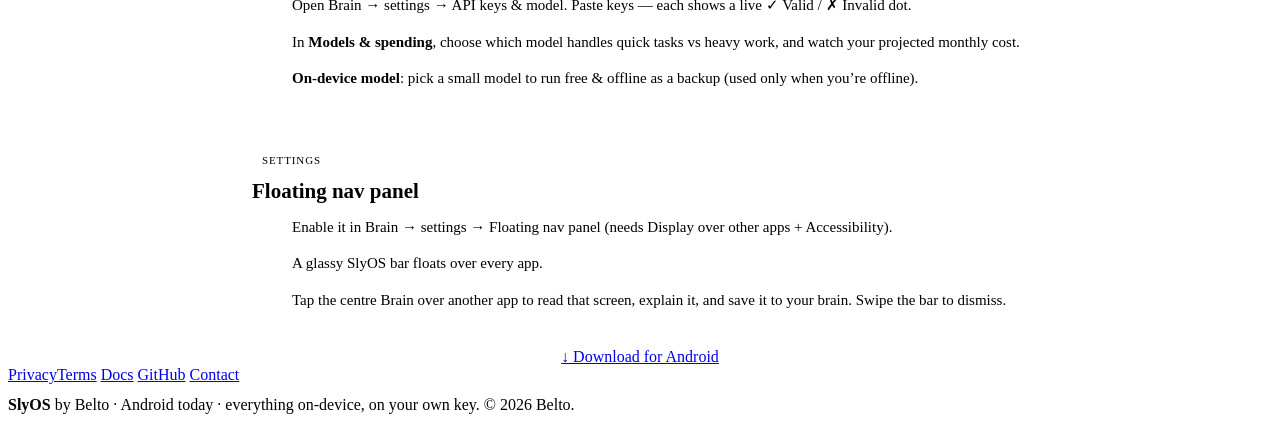
==== commit 241d1d78: "Docs integrity: license fully consistent (Proprietary, Emil Shirokikh/Belto, no MIT); qualify all 'e" ====
--- a/docs/docs.html
+++ b/docs/docs.html
@@ -53,6 +53,7 @@
     <div class="navlinks" onclick="this.classList.remove('open')">
       <a href="/">Home</a>
       <a href="/features.html">Features</a>
+      <a href="/store.html">Powers</a>
       <a href="/docs.html">Docs</a>
       <a href="/vision.html">Vision</a>
       <a href="https://github.com/BeltoAI/Ai_Operating_System">GitHub</a>
@@ -88,7 +89,7 @@
     <article class="doc" data-cat="Getting started" data-keys="setup wizard first run onboarding key model gemini claude openai about permissions">
       <div class="doctag">Getting started</div>
       <h3>First-run setup</h3>
-      <p class="d">A short wizard gets SlyOS ready to be you. Everything stays on your phone.</p>
+      <p class="d">A short wizard gets SlyOS ready to be you. Your memory brain stays on your phone; AI, Gmail and backup use the services you connect.</p>
       <ol class="steps">
         <li><b>Pick your brain:</b> choose a model and paste its API key. Gemini has a free tier — start there. (Get a key from the linked page.)</li>
         <li><b>Offline backup (optional):</b> choose a small on-device model to run when you’re offline.</li>
@@ -112,7 +113,7 @@
     <article class="doc" data-cat="Getting started" data-keys="permissions accessibility notifications overlay display over other apps microphone camera">
       <div class="doctag">Getting started</div>
       <h3>Grant the permissions it needs</h3>
-      <p class="d">Each permission unlocks a capability; all are revocable and everything stays on-device.</p>
+      <p class="d">Each permission unlocks a capability; all are revocable; your memory stays on-device while connected services (AI, Gmail, Drive) receive only what those features need.</p>
       <ol class="steps">
         <li><b>Notification access</b> — lets it read &amp; reply across WhatsApp, SMS, Telegram, etc. (<span class="path">Settings → Notifications → Notification access → SlyOS</span>).</li>
         <li><b>Accessibility</b> — lets it read the screen and operate apps for you (<span class="path">Settings → Accessibility → SlyOS</span>). After enabling, toggle it off/on once if a feature says it can’t see the screen.</li>
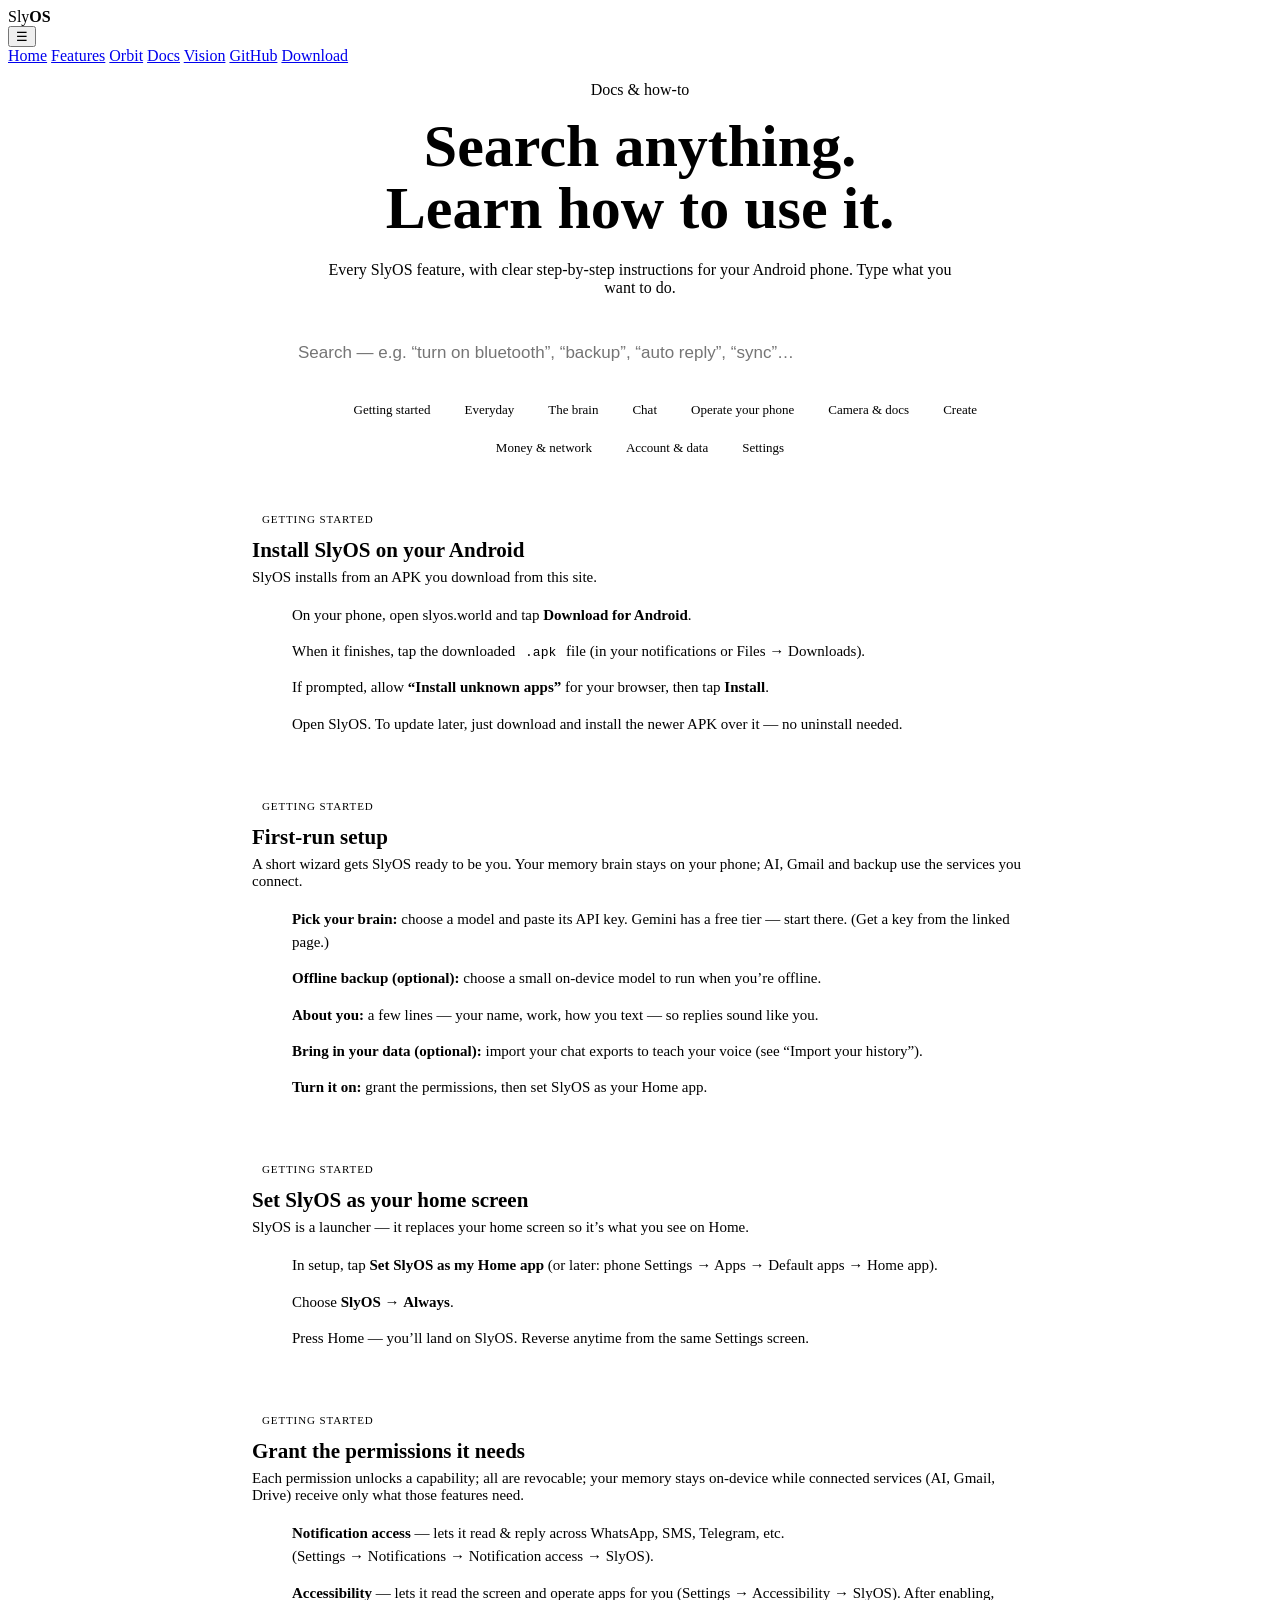
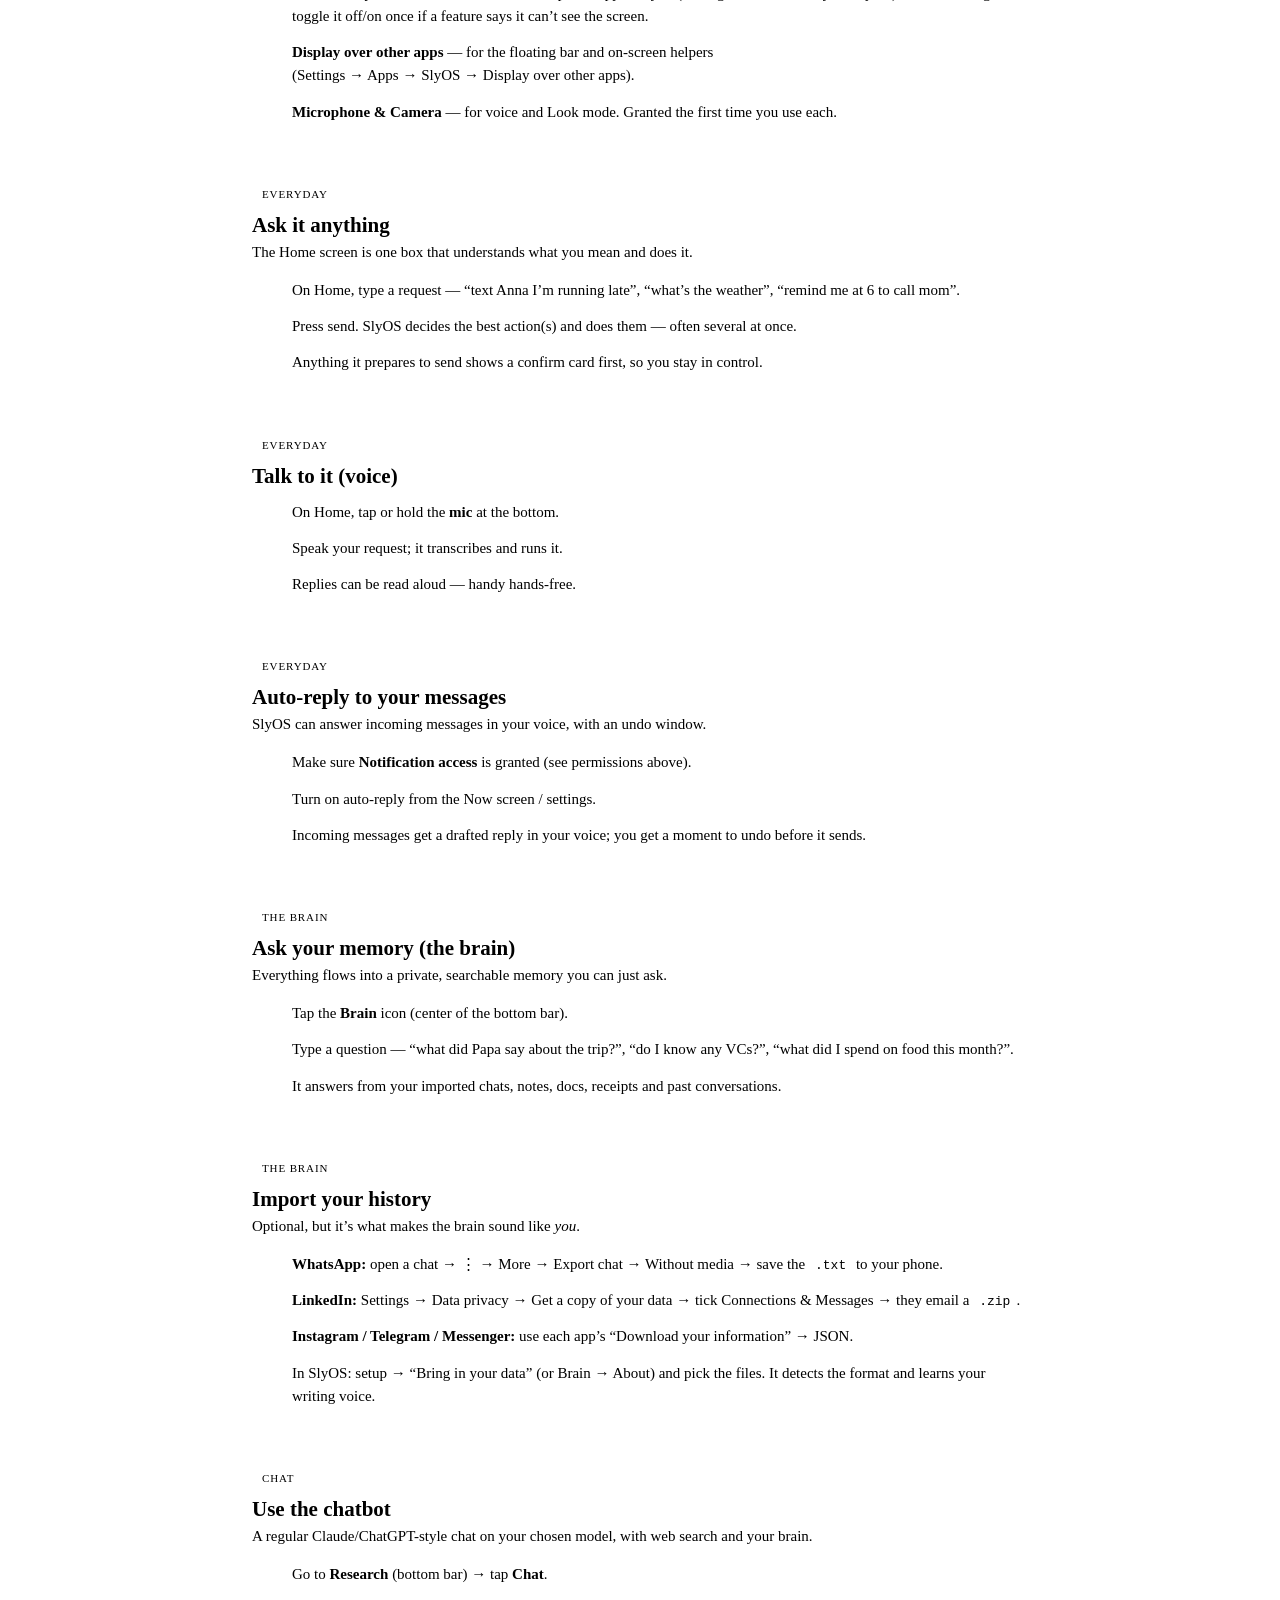
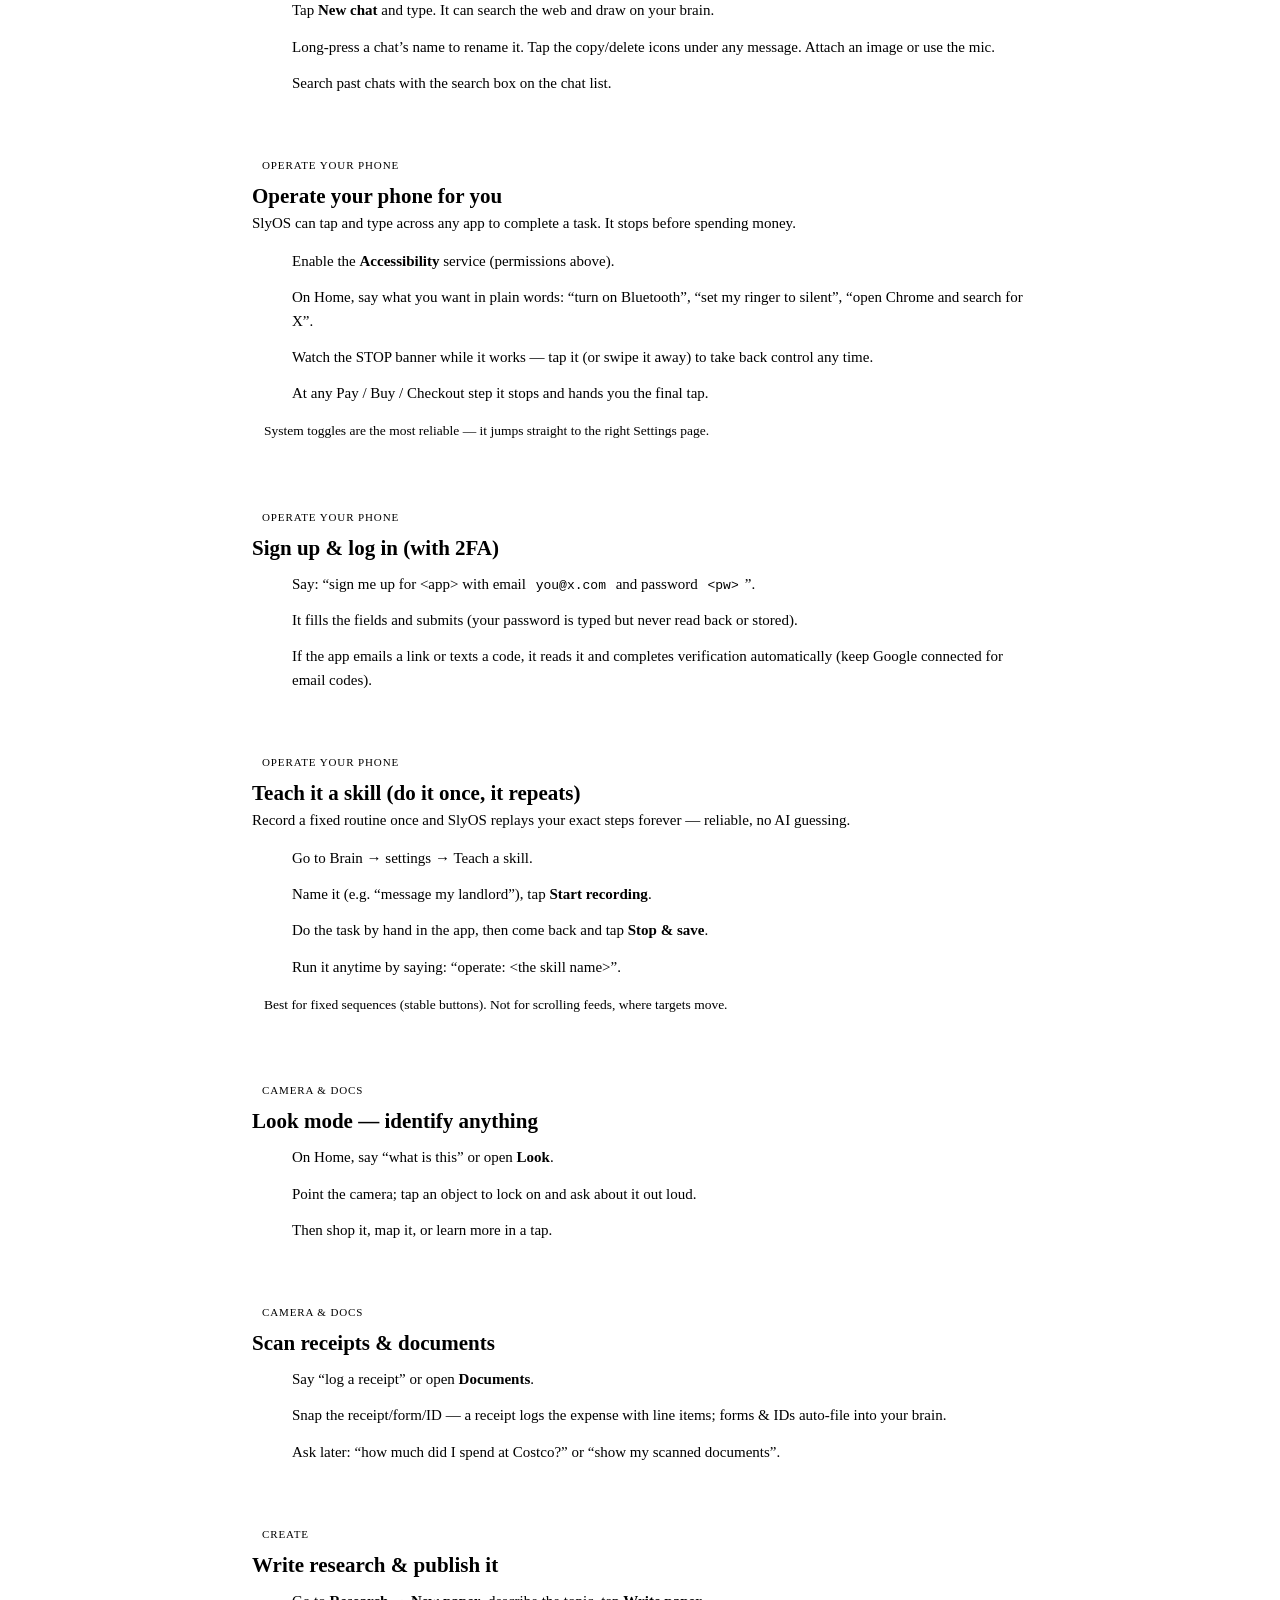
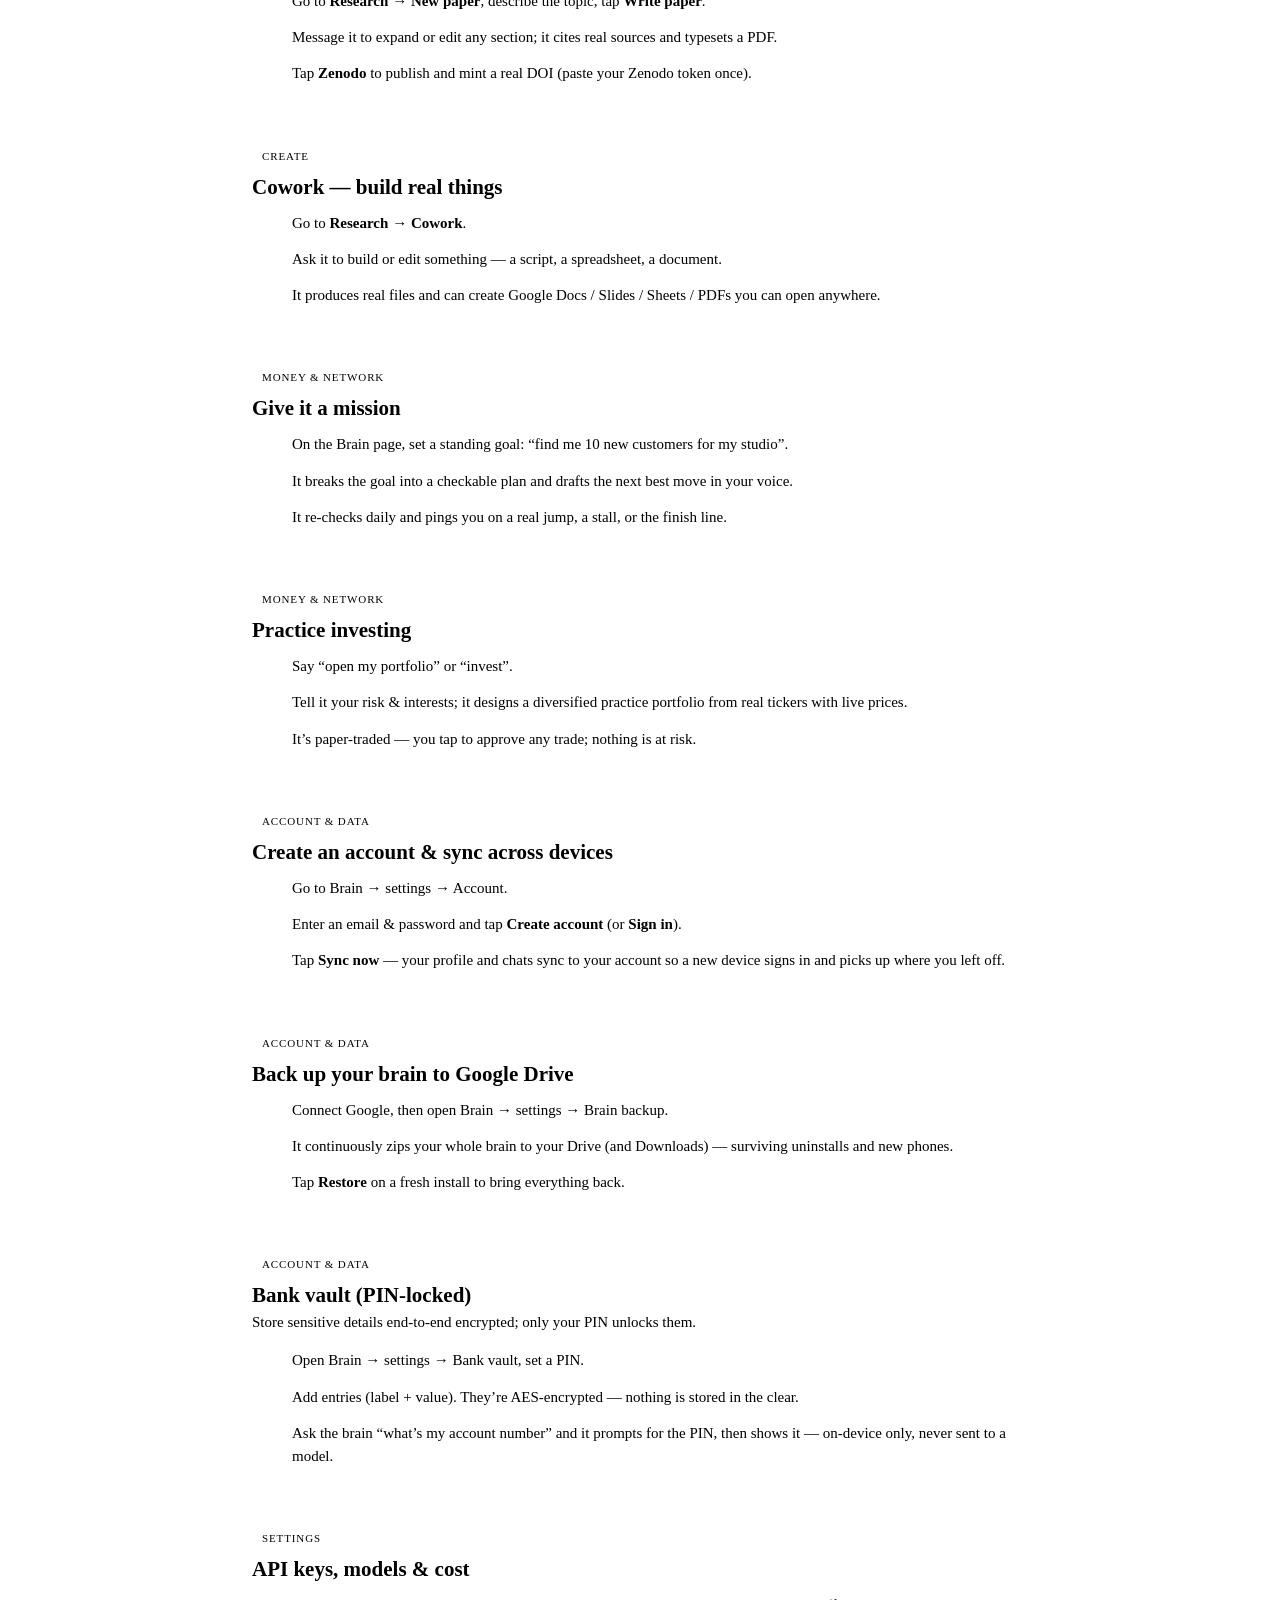
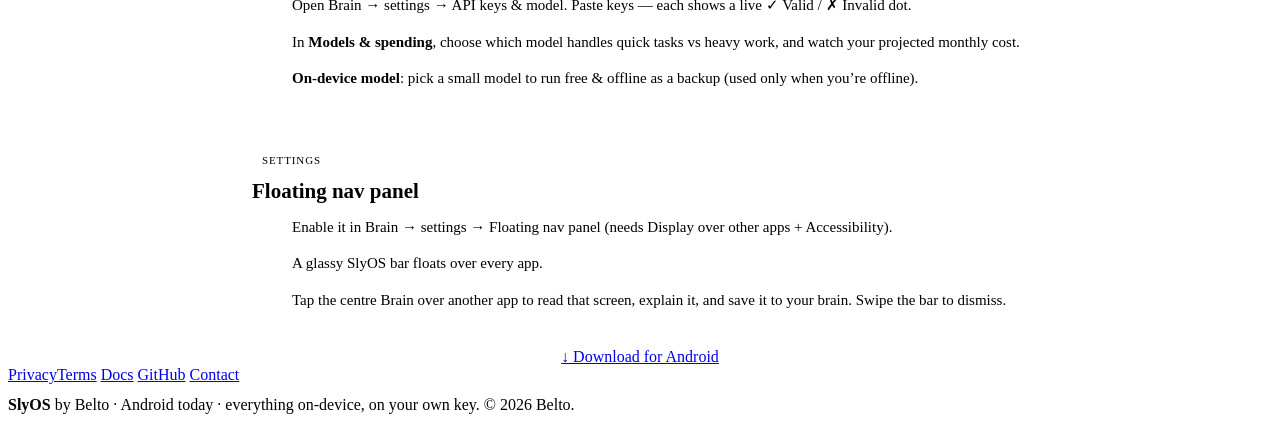
==== commit 2342be1f: "Orbit on the web, the null dot, and the network card in Now - docs/orbit.html replaces the Power sto" ====
--- a/docs/docs.html
+++ b/docs/docs.html
@@ -53,7 +53,7 @@
     <div class="navlinks" onclick="this.classList.remove('open')">
       <a href="/">Home</a>
       <a href="/features.html">Features</a>
-      <a href="/store.html">Powers</a>
+      <a href="/orbit.html">Orbit</a>
       <a href="/docs.html">Docs</a>
       <a href="/vision.html">Vision</a>
       <a href="https://github.com/BeltoAI/Ai_Operating_System">GitHub</a>
